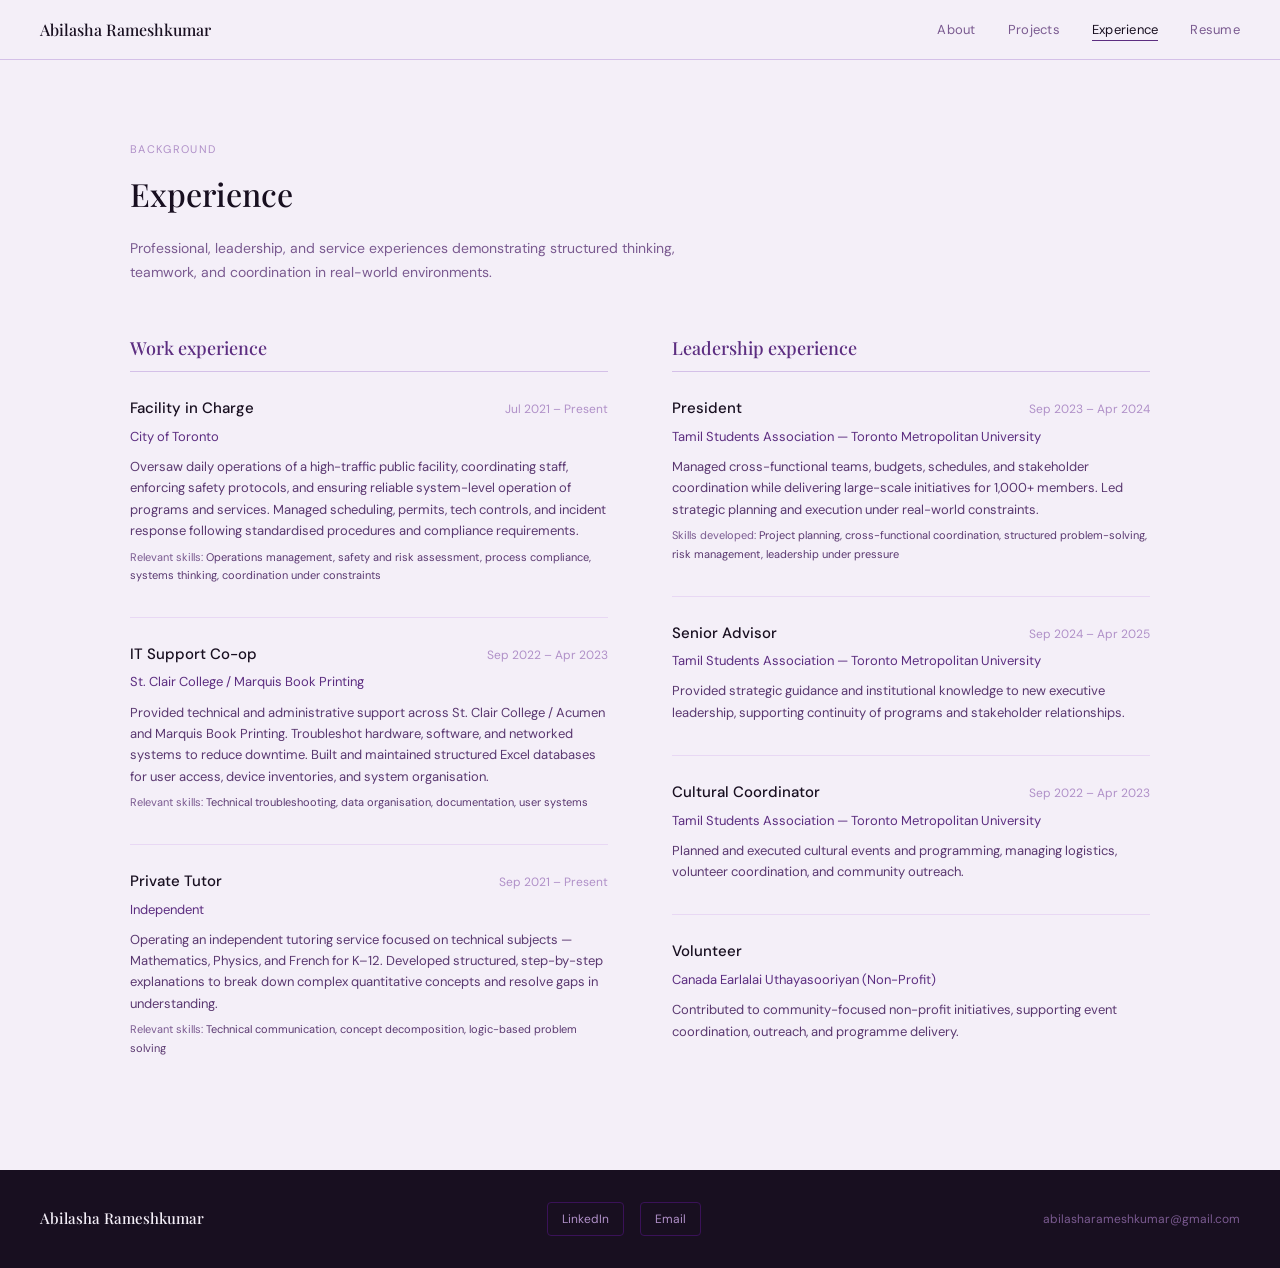
==== experience.html @ 8f04552f "Add files via upload" ====
<!DOCTYPE html>
<html lang="en">
<head>
<meta charset="UTF-8">
<meta name="viewport" content="width=device-width, initial-scale=1.0">
<title>Experience — Abilasha Rameshkumar</title>
<link rel="stylesheet" href="style.css">
<style>
  .exp-cols { display:grid; grid-template-columns:1fr 1fr; gap:4rem; }
  .exp-section-title { font-family:var(--serif); font-size:18px; color:var(--accent); font-weight:500; margin-bottom:1.5rem; padding-bottom:8px; border-bottom:1px solid var(--cream-dark); }
  .exp-block { margin-bottom:2rem; }
  .exp-header { display:flex; justify-content:space-between; align-items:baseline; margin-bottom:4px; flex-wrap:wrap; gap:8px; }
  .exp-role { font-size:15px; font-weight:500; color:var(--brown-deep); }
  .exp-date { font-size:12px; color:var(--tan); }
  .exp-org { font-size:13px; color:var(--accent); margin-bottom:8px; }
  .exp-desc { font-size:13px; color:var(--brown-mid); line-height:1.65; margin-bottom:6px; }
  .exp-skills { font-size:11px; color:var(--brown-light); margin-top:6px; }
  .exp-skills span { color:var(--brown-mid); }
  hr.exp-div { border:none; border-top:1px solid var(--cream-mid); margin:1.5rem 0; }
  @media(max-width:640px) { .exp-cols { grid-template-columns:1fr; gap:0; } }
</style>
</head>
<body>

<nav>
  <a href="index.html" class="nav-name">Abilasha Rameshkumar</a>
  <ul class="nav-links">
    <li><a href="index.html">About</a></li>
    <li><a href="projects.html">Projects</a></li>
    <li><a href="experience.html" class="active">Experience</a></li>
    <li><a href="resume.html">Resume</a></li>
  </ul>
</nav>

<div class="page">
  <div class="section-eyebrow">Background</div>
  <h1 class="section-title">Experience</h1>
  <p style="font-size:14px; color:var(--brown-light); max-width:560px; margin-bottom:3rem; line-height:1.7;">Professional, leadership, and service experiences demonstrating structured thinking, teamwork, and coordination in real-world environments.</p>

  <div class="exp-cols">

    <div>
      <div class="exp-section-title">Work experience</div>

      <div class="exp-block">
        <div class="exp-header">
          <span class="exp-role">Facility in Charge</span>
          <span class="exp-date">Jul 2021 – Present</span>
        </div>
        <div class="exp-org">City of Toronto</div>
        <p class="exp-desc">Oversaw daily operations of a high-traffic public facility, coordinating staff, enforcing safety protocols, and ensuring reliable system-level operation of programs and services. Managed scheduling, permits, tech controls, and incident response following standardised procedures and compliance requirements.</p>
        <p class="exp-skills">Relevant skills: <span>Operations management, safety and risk assessment, process compliance, systems thinking, coordination under constraints</span></p>
      </div>

      <hr class="exp-div">

      <div class="exp-block">
        <div class="exp-header">
          <span class="exp-role">IT Support Co-op</span>
          <span class="exp-date">Sep 2022 – Apr 2023</span>
        </div>
        <div class="exp-org">St. Clair College / Marquis Book Printing</div>
        <p class="exp-desc">Provided technical and administrative support across St. Clair College / Acumen and Marquis Book Printing. Troubleshot hardware, software, and networked systems to reduce downtime. Built and maintained structured Excel databases for user access, device inventories, and system organisation.</p>
        <p class="exp-skills">Relevant skills: <span>Technical troubleshooting, data organisation, documentation, user systems</span></p>
      </div>

      <hr class="exp-div">

      <div class="exp-block">
        <div class="exp-header">
          <span class="exp-role">Private Tutor</span>
          <span class="exp-date">Sep 2021 – Present</span>
        </div>
        <div class="exp-org">Independent</div>
        <p class="exp-desc">Operating an independent tutoring service focused on technical subjects — Mathematics, Physics, and French for K–12. Developed structured, step-by-step explanations to break down complex quantitative concepts and resolve gaps in understanding.</p>
        <p class="exp-skills">Relevant skills: <span>Technical communication, concept decomposition, logic-based problem solving</span></p>
      </div>
    </div>

    <div>
      <div class="exp-section-title">Leadership experience</div>

      <div class="exp-block">
        <div class="exp-header">
          <span class="exp-role">President</span>
          <span class="exp-date">Sep 2023 – Apr 2024</span>
        </div>
        <div class="exp-org">Tamil Students Association — Toronto Metropolitan University</div>
        <p class="exp-desc">Managed cross-functional teams, budgets, schedules, and stakeholder coordination while delivering large-scale initiatives for 1,000+ members. Led strategic planning and execution under real-world constraints.</p>
        <p class="exp-skills">Skills developed: <span>Project planning, cross-functional coordination, structured problem-solving, risk management, leadership under pressure</span></p>
      </div>

      <hr class="exp-div">

      <div class="exp-block">
        <div class="exp-header">
          <span class="exp-role">Senior Advisor</span>
          <span class="exp-date">Sep 2024 – Apr 2025</span>
        </div>
        <div class="exp-org">Tamil Students Association — Toronto Metropolitan University</div>
        <p class="exp-desc">Provided strategic guidance and institutional knowledge to new executive leadership, supporting continuity of programs and stakeholder relationships.</p>
      </div>

      <hr class="exp-div">

      <div class="exp-block">
        <div class="exp-header">
          <span class="exp-role">Cultural Coordinator</span>
          <span class="exp-date">Sep 2022 – Apr 2023</span>
        </div>
        <div class="exp-org">Tamil Students Association — Toronto Metropolitan University</div>
        <p class="exp-desc">Planned and executed cultural events and programming, managing logistics, volunteer coordination, and community outreach.</p>
      </div>

      <hr class="exp-div">

      <div class="exp-block">
        <div class="exp-header">
          <span class="exp-role">Volunteer</span>
        </div>
        <div class="exp-org">Canada Earlalai Uthayasooriyan (Non-Profit)</div>
        <p class="exp-desc">Contributed to community-focused non-profit initiatives, supporting event coordination, outreach, and programme delivery.</p>
      </div>
    </div>

  </div>
</div>

<footer>
  <span class="footer-name">Abilasha Rameshkumar</span>
  <div class="footer-links">
    <a href="https://www.linkedin.com/in/abilasha-rameshkumar" target="_blank">LinkedIn</a>
    <a href="mailto:abilasharameshkumar@gmail.com">Email</a>
  </div>
  <span class="footer-email">abilasharameshkumar@gmail.com</span>
</footer>

</body>
</html>
---- style.css ----
@import url('https://fonts.googleapis.com/css2?family=Playfair+Display:wght@400;500;600&family=DM+Sans:wght@300;400;500&display=swap');

*, *::before, *::after { box-sizing: border-box; margin: 0; padding: 0; }

:root {
  --cream: #F4EFF8;
  --cream-mid: #E8D8F4;
  --cream-dark: #D4C0E8;
  --tan: #B090C8;
  --brown-light: #7A5A90;
  --brown-mid: #5A3870;
  --brown-dark: #38205A;
  --brown-deep: #180F20;
  --accent: #5C2D80;
  --card-bg: #FAF6FC;
  --serif: 'Playfair Display', Georgia, serif;
  --sans: 'DM Sans', system-ui, sans-serif;
}

html { scroll-behavior: smooth; }
body { background: var(--cream); font-family: var(--sans); color: var(--brown-dark); font-size: 15px; line-height: 1.7; }

nav {
  position: sticky; top: 0; z-index: 100;
  background: var(--cream); border-bottom: 1px solid var(--cream-dark);
  display: flex; align-items: center; justify-content: space-between;
  padding: 0 2.5rem; height: 60px;
}
.nav-name { font-family: var(--serif); font-size: 16px; color: var(--brown-deep); font-weight: 500; text-decoration: none; }
.nav-links { display: flex; gap: 2rem; list-style: none; }
.nav-links a { font-size: 13px; color: var(--brown-light); text-decoration: none; letter-spacing: 0.02em; transition: color 0.2s; }
.nav-links a:hover, .nav-links a.active { color: var(--brown-deep); }
.nav-links a.active { border-bottom: 1.5px solid var(--accent); padding-bottom: 2px; }

.page { padding: 5rem 2.5rem; max-width: 1100px; margin: 0 auto; }
.section-eyebrow { font-size: 11px; letter-spacing: 0.12em; text-transform: uppercase; color: var(--tan); margin-bottom: 1rem; }
.section-title { font-family: var(--serif); font-size: 32px; font-weight: 500; color: var(--brown-deep); margin-bottom: 1.5rem; line-height: 1.2; }

.btn-primary { font-family: var(--sans); font-size: 13px; padding: 10px 24px; background: var(--accent); color: #F4EFF8; border: none; border-radius: 5px; cursor: pointer; text-decoration: none; letter-spacing: 0.02em; transition: background 0.2s; display: inline-block; }
.btn-primary:hover { background: var(--brown-dark); }
.btn-outline { font-family: var(--sans); font-size: 13px; padding: 10px 24px; background: transparent; color: var(--brown-mid); border: 1px solid var(--cream-dark); border-radius: 5px; cursor: pointer; text-decoration: none; letter-spacing: 0.02em; transition: border-color 0.2s, color 0.2s; display: inline-block; }
.btn-outline:hover { border-color: var(--tan); color: var(--brown-dark); }

.tag { font-size: 11px; padding: 4px 12px; border-radius: 4px; border: 1px solid var(--cream-dark); color: var(--brown-mid); background: var(--cream-mid); letter-spacing: 0.02em; }

footer { background: var(--brown-deep); padding: 2rem 2.5rem; display: flex; align-items: center; justify-content: space-between; flex-wrap: wrap; gap: 1rem; }
.footer-name { font-family: var(--serif); font-size: 15px; color: var(--cream); font-weight: 500; }
.footer-links { display: flex; gap: 16px; }
.footer-links a { font-size: 12px; color: var(--tan); text-decoration: none; padding: 6px 14px; border: 1px solid #3A1258; border-radius: 4px; transition: border-color 0.2s, color 0.2s; }
.footer-links a:hover { color: var(--cream); border-color: var(--tan); }
.footer-email { font-size: 12px; color: var(--brown-light); }

@media (max-width: 640px) {
  nav { padding: 0 1.25rem; }
  .nav-links { gap: 1.2rem; }
  .page { padding: 3rem 1.25rem; }
  footer { flex-direction: column; text-align: center; }
}
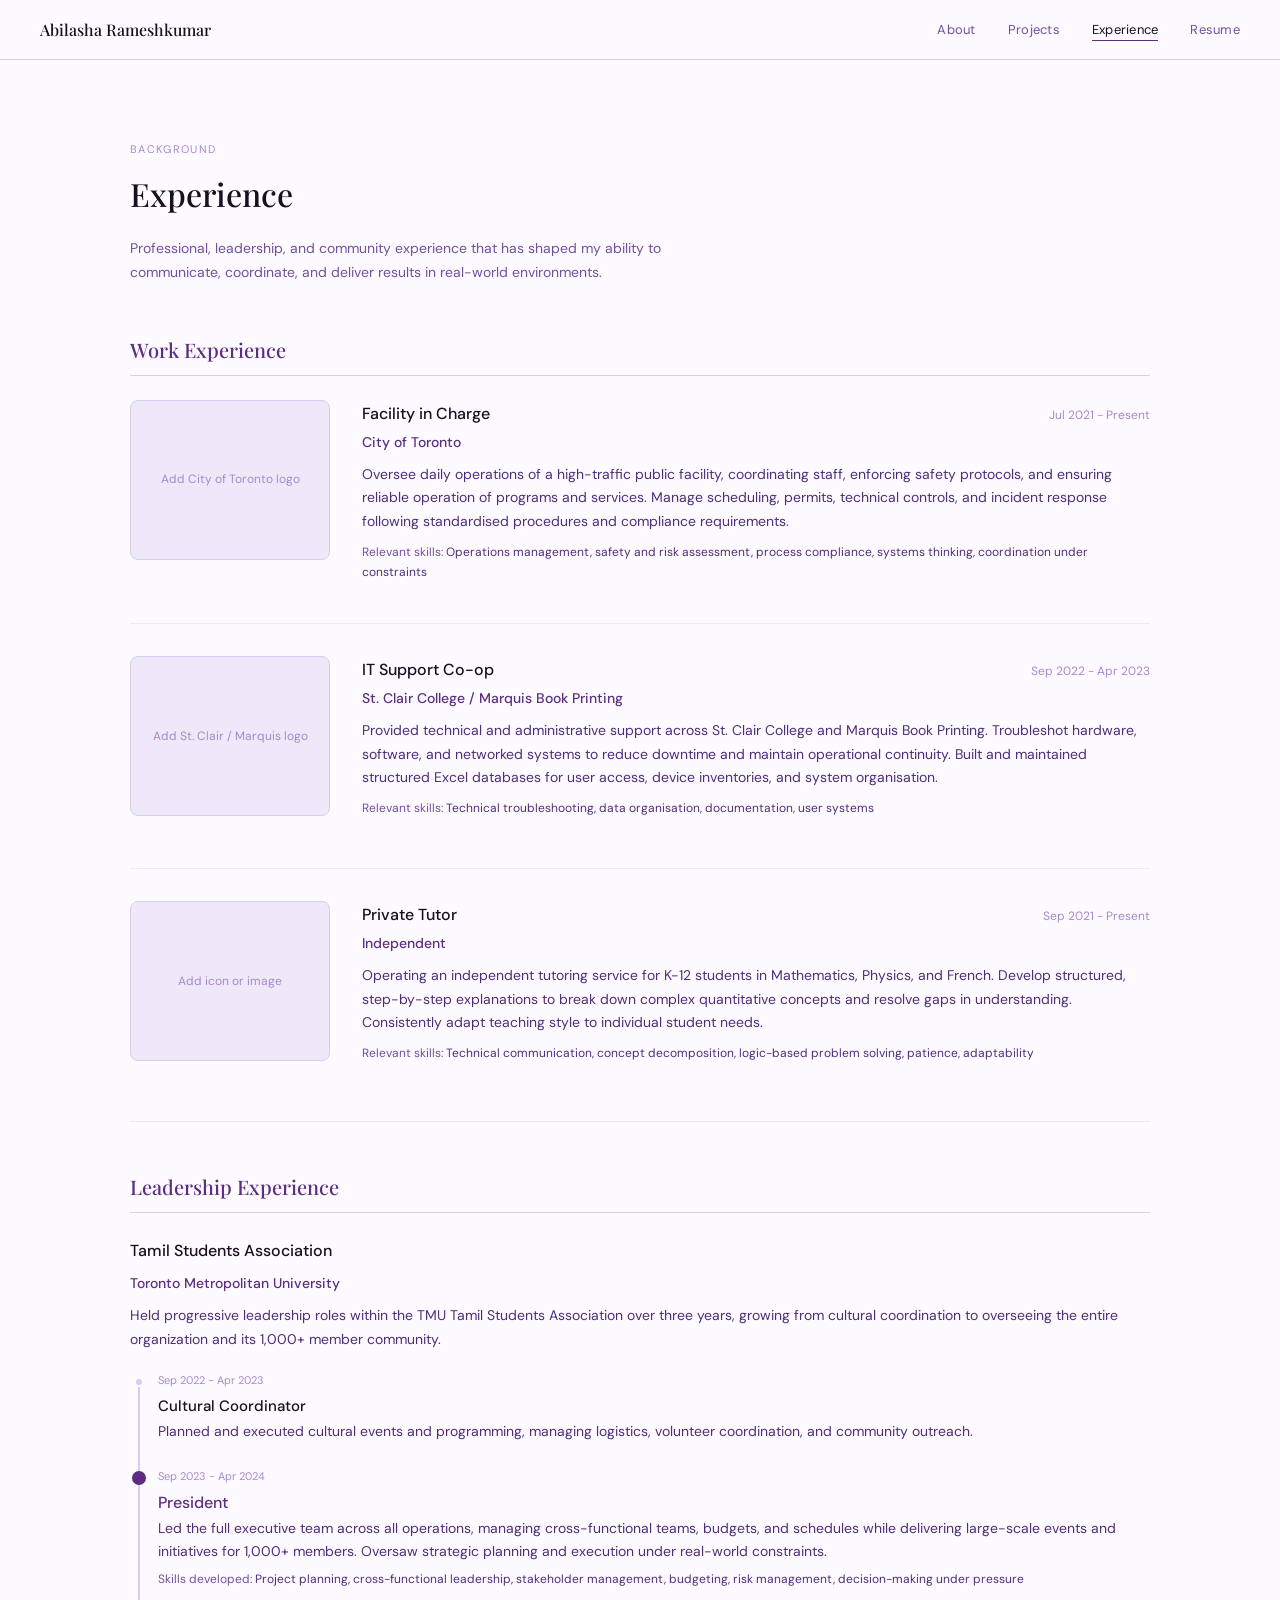
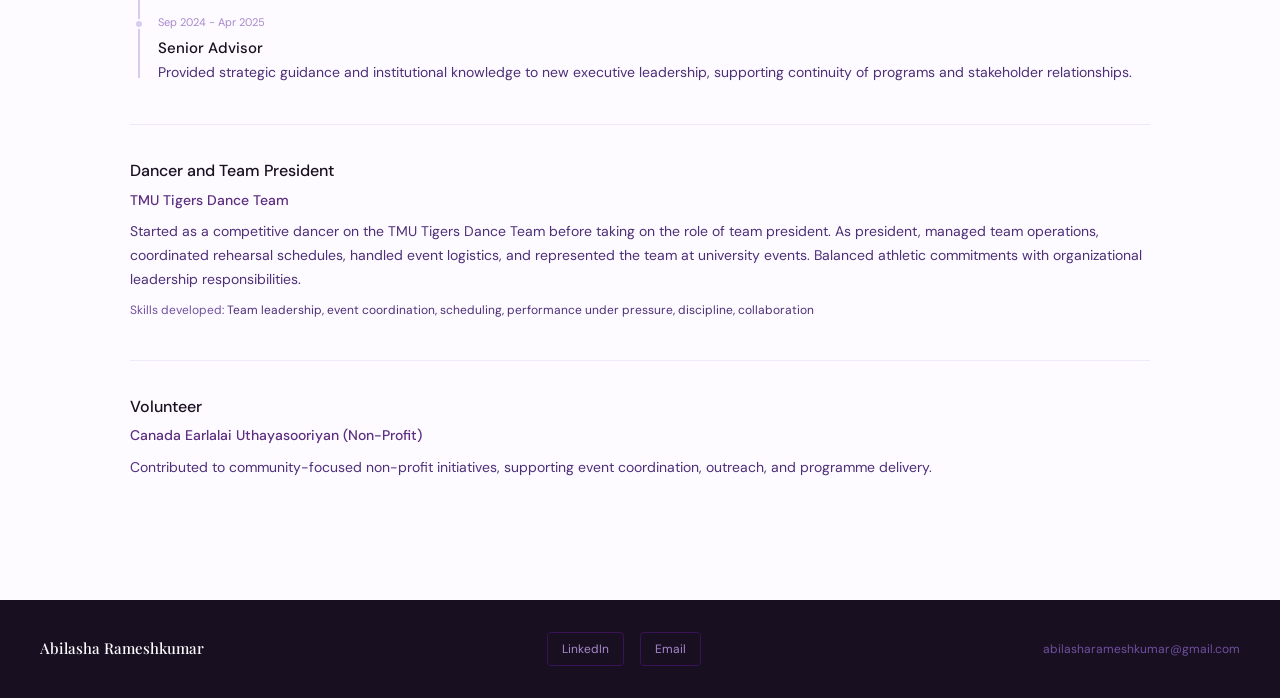
==== commit ab45761c: "Add files via upload" ====
--- a/experience.html
+++ b/experience.html
@@ -3,25 +3,37 @@
 <head>
 <meta charset="UTF-8">
 <meta name="viewport" content="width=device-width, initial-scale=1.0">
-<title>Experience — Abilasha Rameshkumar</title>
+<title>Experience - Abilasha Rameshkumar</title>
 <link rel="stylesheet" href="style.css">
 <style>
-  .exp-cols { display:grid; grid-template-columns:1fr 1fr; gap:4rem; }
-  .exp-section-title { font-family:var(--serif); font-size:18px; color:var(--accent); font-weight:500; margin-bottom:1.5rem; padding-bottom:8px; border-bottom:1px solid var(--cream-dark); }
-  .exp-block { margin-bottom:2rem; }
+  .exp-section-title { font-family:var(--serif); font-size:20px; color:var(--accent); font-weight:500; margin-bottom:1.5rem; padding-bottom:8px; border-bottom:1px solid var(--cream-dark); }
+  .exp-block { margin-bottom:2.5rem; }
   .exp-header { display:flex; justify-content:space-between; align-items:baseline; margin-bottom:4px; flex-wrap:wrap; gap:8px; }
-  .exp-role { font-size:15px; font-weight:500; color:var(--brown-deep); }
+  .exp-role { font-size:16px; font-weight:500; color:var(--brown-deep); }
   .exp-date { font-size:12px; color:var(--tan); }
-  .exp-org { font-size:13px; color:var(--accent); margin-bottom:8px; }
-  .exp-desc { font-size:13px; color:var(--brown-mid); line-height:1.65; margin-bottom:6px; }
-  .exp-skills { font-size:11px; color:var(--brown-light); margin-top:6px; }
-  .exp-skills span { color:var(--brown-mid); }
-  hr.exp-div { border:none; border-top:1px solid var(--cream-mid); margin:1.5rem 0; }
-  @media(max-width:640px) { .exp-cols { grid-template-columns:1fr; gap:0; } }
+  .exp-org { font-size:14px; color:var(--accent); margin-bottom:8px; font-weight:500; }
+  .exp-desc { font-size:14px; color:var(--brown-mid); line-height:1.7; margin-bottom:6px; }
+  .exp-skills-label { font-size:12px; color:var(--brown-light); margin-top:8px; }
+  .exp-skills-label span { color:var(--brown-mid); }
+  .exp-img-box { width:100%; max-width:200px; height:160px; background:var(--cream-mid); border:1px solid var(--cream-dark); border-radius:8px; display:flex; align-items:center; justify-content:center; overflow:hidden; margin-bottom:0.75rem; }
+  .exp-img-box img { width:100%; height:100%; object-fit:contain; padding:12px; }
+  hr.exp-div { border:none; border-top:1px solid var(--cream-mid); margin:2rem 0; }
+
+  /* Timeline for Tamil Students Association */
+  .timeline { position:relative; padding-left:28px; margin-top:1rem; }
+  .timeline::before { content:''; position:absolute; left:8px; top:6px; bottom:6px; width:2px; background:var(--cream-dark); }
+  .timeline-item { position:relative; margin-bottom:1.5rem; }
+  .timeline-item::before { content:''; position:absolute; left:-24px; top:6px; width:10px; height:10px; border-radius:50%; background:var(--cream-dark); border:2px solid var(--cream); }
+  .timeline-item.highlight::before { background:var(--accent); border-color:var(--accent); width:14px; height:14px; left:-26px; top:4px; }
+  .timeline-role { font-size:15px; font-weight:500; color:var(--brown-deep); }
+  .timeline-item.highlight .timeline-role { color:var(--accent); font-size:16px; }
+  .timeline-date { font-size:11px; color:var(--tan); margin-bottom:4px; }
+  .timeline-desc { font-size:14px; color:var(--brown-mid); line-height:1.65; }
+  .timeline-skills { font-size:12px; color:var(--brown-light); margin-top:6px; }
+  .timeline-skills span { color:var(--brown-mid); }
 </style>
 </head>
 <body>
-
 <nav>
   <a href="index.html" class="nav-name">Abilasha Rameshkumar</a>
   <ul class="nav-links">
@@ -35,95 +47,121 @@
 <div class="page">
   <div class="section-eyebrow">Background</div>
   <h1 class="section-title">Experience</h1>
-  <p style="font-size:14px; color:var(--brown-light); max-width:560px; margin-bottom:3rem; line-height:1.7;">Professional, leadership, and service experiences demonstrating structured thinking, teamwork, and coordination in real-world environments.</p>
+  <p style="font-size:14px;color:var(--brown-light);max-width:560px;margin-bottom:3rem;line-height:1.7;">Professional, leadership, and community experience that has shaped my ability to communicate, coordinate, and deliver results in real-world environments.</p>
 
-  <div class="exp-cols">
+  <!-- WORK EXPERIENCE -->
+  <div class="exp-section-title">Work Experience</div>
 
+  <div class="exp-block" style="display:grid;grid-template-columns:200px 1fr;gap:2rem;align-items:start;">
     <div>
-      <div class="exp-section-title">Work experience</div>
-
-      <div class="exp-block">
-        <div class="exp-header">
-          <span class="exp-role">Facility in Charge</span>
-          <span class="exp-date">Jul 2021 – Present</span>
-        </div>
-        <div class="exp-org">City of Toronto</div>
-        <p class="exp-desc">Oversaw daily operations of a high-traffic public facility, coordinating staff, enforcing safety protocols, and ensuring reliable system-level operation of programs and services. Managed scheduling, permits, tech controls, and incident response following standardised procedures and compliance requirements.</p>
-        <p class="exp-skills">Relevant skills: <span>Operations management, safety and risk assessment, process compliance, systems thinking, coordination under constraints</span></p>
-      </div>
-
-      <hr class="exp-div">
-
-      <div class="exp-block">
-        <div class="exp-header">
-          <span class="exp-role">IT Support Co-op</span>
-          <span class="exp-date">Sep 2022 – Apr 2023</span>
-        </div>
-        <div class="exp-org">St. Clair College / Marquis Book Printing</div>
-        <p class="exp-desc">Provided technical and administrative support across St. Clair College / Acumen and Marquis Book Printing. Troubleshot hardware, software, and networked systems to reduce downtime. Built and maintained structured Excel databases for user access, device inventories, and system organisation.</p>
-        <p class="exp-skills">Relevant skills: <span>Technical troubleshooting, data organisation, documentation, user systems</span></p>
-      </div>
-
-      <hr class="exp-div">
-
-      <div class="exp-block">
-        <div class="exp-header">
-          <span class="exp-role">Private Tutor</span>
-          <span class="exp-date">Sep 2021 – Present</span>
-        </div>
-        <div class="exp-org">Independent</div>
-        <p class="exp-desc">Operating an independent tutoring service focused on technical subjects — Mathematics, Physics, and French for K–12. Developed structured, step-by-step explanations to break down complex quantitative concepts and resolve gaps in understanding.</p>
-        <p class="exp-skills">Relevant skills: <span>Technical communication, concept decomposition, logic-based problem solving</span></p>
+      <div class="exp-img-box">
+        <!-- Replace with: <img src="city-toronto-logo.png" alt="City of Toronto"> -->
+        <span style="font-size:12px;color:var(--tan);text-align:center;padding:1rem;">Add City of Toronto logo</span>
       </div>
     </div>
+    <div>
+      <div class="exp-header">
+        <span class="exp-role">Facility in Charge</span>
+        <span class="exp-date">Jul 2021 - Present</span>
+      </div>
+      <div class="exp-org">City of Toronto</div>
+      <p class="exp-desc">Oversee daily operations of a high-traffic public facility, coordinating staff, enforcing safety protocols, and ensuring reliable operation of programs and services. Manage scheduling, permits, technical controls, and incident response following standardised procedures and compliance requirements.</p>
+      <p class="exp-skills-label">Relevant skills: <span>Operations management, safety and risk assessment, process compliance, systems thinking, coordination under constraints</span></p>
+    </div>
+  </div>
 
+  <hr class="exp-div">
+
+  <div class="exp-block" style="display:grid;grid-template-columns:200px 1fr;gap:2rem;align-items:start;">
     <div>
-      <div class="exp-section-title">Leadership experience</div>
-
-      <div class="exp-block">
-        <div class="exp-header">
-          <span class="exp-role">President</span>
-          <span class="exp-date">Sep 2023 – Apr 2024</span>
-        </div>
-        <div class="exp-org">Tamil Students Association — Toronto Metropolitan University</div>
-        <p class="exp-desc">Managed cross-functional teams, budgets, schedules, and stakeholder coordination while delivering large-scale initiatives for 1,000+ members. Led strategic planning and execution under real-world constraints.</p>
-        <p class="exp-skills">Skills developed: <span>Project planning, cross-functional coordination, structured problem-solving, risk management, leadership under pressure</span></p>
-      </div>
-
-      <hr class="exp-div">
-
-      <div class="exp-block">
-        <div class="exp-header">
-          <span class="exp-role">Senior Advisor</span>
-          <span class="exp-date">Sep 2024 – Apr 2025</span>
-        </div>
-        <div class="exp-org">Tamil Students Association — Toronto Metropolitan University</div>
-        <p class="exp-desc">Provided strategic guidance and institutional knowledge to new executive leadership, supporting continuity of programs and stakeholder relationships.</p>
-      </div>
-
-      <hr class="exp-div">
-
-      <div class="exp-block">
-        <div class="exp-header">
-          <span class="exp-role">Cultural Coordinator</span>
-          <span class="exp-date">Sep 2022 – Apr 2023</span>
-        </div>
-        <div class="exp-org">Tamil Students Association — Toronto Metropolitan University</div>
-        <p class="exp-desc">Planned and executed cultural events and programming, managing logistics, volunteer coordination, and community outreach.</p>
-      </div>
-
-      <hr class="exp-div">
-
-      <div class="exp-block">
-        <div class="exp-header">
-          <span class="exp-role">Volunteer</span>
-        </div>
-        <div class="exp-org">Canada Earlalai Uthayasooriyan (Non-Profit)</div>
-        <p class="exp-desc">Contributed to community-focused non-profit initiatives, supporting event coordination, outreach, and programme delivery.</p>
+      <div class="exp-img-box">
+        <!-- Replace with: <img src="stclair-logo.png" alt="St. Clair College"> -->
+        <span style="font-size:12px;color:var(--tan);text-align:center;padding:1rem;">Add St. Clair / Marquis logo</span>
       </div>
     </div>
+    <div>
+      <div class="exp-header">
+        <span class="exp-role">IT Support Co-op</span>
+        <span class="exp-date">Sep 2022 - Apr 2023</span>
+      </div>
+      <div class="exp-org">St. Clair College / Marquis Book Printing</div>
+      <p class="exp-desc">Provided technical and administrative support across St. Clair College and Marquis Book Printing. Troubleshot hardware, software, and networked systems to reduce downtime and maintain operational continuity. Built and maintained structured Excel databases for user access, device inventories, and system organisation.</p>
+      <p class="exp-skills-label">Relevant skills: <span>Technical troubleshooting, data organisation, documentation, user systems</span></p>
+    </div>
+  </div>
 
+  <hr class="exp-div">
+
+  <div class="exp-block" style="display:grid;grid-template-columns:200px 1fr;gap:2rem;align-items:start;">
+    <div>
+      <div class="exp-img-box">
+        <!-- Replace with a tutor/book icon or personal logo -->
+        <span style="font-size:12px;color:var(--tan);text-align:center;padding:1rem;">Add icon or image</span>
+      </div>
+    </div>
+    <div>
+      <div class="exp-header">
+        <span class="exp-role">Private Tutor</span>
+        <span class="exp-date">Sep 2021 - Present</span>
+      </div>
+      <div class="exp-org">Independent</div>
+      <p class="exp-desc">Operating an independent tutoring service for K-12 students in Mathematics, Physics, and French. Develop structured, step-by-step explanations to break down complex quantitative concepts and resolve gaps in understanding. Consistently adapt teaching style to individual student needs.</p>
+      <p class="exp-skills-label">Relevant skills: <span>Technical communication, concept decomposition, logic-based problem solving, patience, adaptability</span></p>
+    </div>
   </div>
+
+  <hr class="exp-div" style="margin-top:3rem;">
+
+  <!-- LEADERSHIP EXPERIENCE -->
+  <div class="exp-section-title" style="margin-top:3rem;">Leadership Experience</div>
+
+  <div class="exp-block">
+    <div class="exp-header" style="margin-bottom:8px;">
+      <span class="exp-role">Tamil Students Association</span>
+    </div>
+    <div class="exp-org">Toronto Metropolitan University</div>
+    <p class="exp-desc" style="margin-bottom:1.25rem;">Held progressive leadership roles within the TMU Tamil Students Association over three years, growing from cultural coordination to overseeing the entire organization and its 1,000+ member community.</p>
+    <div class="timeline">
+      <div class="timeline-item">
+        <div class="timeline-date">Sep 2022 - Apr 2023</div>
+        <div class="timeline-role">Cultural Coordinator</div>
+        <div class="timeline-desc">Planned and executed cultural events and programming, managing logistics, volunteer coordination, and community outreach.</div>
+      </div>
+      <div class="timeline-item highlight">
+        <div class="timeline-date">Sep 2023 - Apr 2024</div>
+        <div class="timeline-role">President</div>
+        <div class="timeline-desc">Led the full executive team across all operations, managing cross-functional teams, budgets, and schedules while delivering large-scale events and initiatives for 1,000+ members. Oversaw strategic planning and execution under real-world constraints.</div>
+        <div class="timeline-skills">Skills developed: <span>Project planning, cross-functional leadership, stakeholder management, budgeting, risk management, decision-making under pressure</span></div>
+      </div>
+      <div class="timeline-item">
+        <div class="timeline-date">Sep 2024 - Apr 2025</div>
+        <div class="timeline-role">Senior Advisor</div>
+        <div class="timeline-desc">Provided strategic guidance and institutional knowledge to new executive leadership, supporting continuity of programs and stakeholder relationships.</div>
+      </div>
+    </div>
+  </div>
+
+  <hr class="exp-div">
+
+  <div class="exp-block">
+    <div class="exp-header">
+      <span class="exp-role">Dancer and Team President</span>
+    </div>
+    <div class="exp-org">TMU Tigers Dance Team</div>
+    <p class="exp-desc">Started as a competitive dancer on the TMU Tigers Dance Team before taking on the role of team president. As president, managed team operations, coordinated rehearsal schedules, handled event logistics, and represented the team at university events. Balanced athletic commitments with organizational leadership responsibilities.</p>
+    <div class="exp-skills-label">Skills developed: <span>Team leadership, event coordination, scheduling, performance under pressure, discipline, collaboration</span></div>
+  </div>
+
+  <hr class="exp-div">
+
+  <div class="exp-block">
+    <div class="exp-header">
+      <span class="exp-role">Volunteer</span>
+    </div>
+    <div class="exp-org">Canada Earlalai Uthayasooriyan (Non-Profit)</div>
+    <p class="exp-desc">Contributed to community-focused non-profit initiatives, supporting event coordination, outreach, and programme delivery.</p>
+  </div>
+
 </div>
 
 <footer>
@@ -134,6 +172,5 @@
   </div>
   <span class="footer-email">abilasharameshkumar@gmail.com</span>
 </footer>
-
 </body>
 </html>
--- a/style.css
+++ b/style.css
@@ -3,16 +3,16 @@
 *, *::before, *::after { box-sizing: border-box; margin: 0; padding: 0; }
 
 :root {
-  --cream: #F4EFF8;
-  --cream-mid: #E8D8F4;
-  --cream-dark: #D4C0E8;
-  --tan: #B090C8;
-  --brown-light: #7A5A90;
-  --brown-mid: #5A3870;
-  --brown-dark: #38205A;
+  --cream: #FDFBFF;
+  --cream-mid: #EEE8F8;
+  --cream-dark: #D8CCF0;
+  --tan: #A888CC;
+  --brown-light: #7050A0;
+  --brown-mid: #4E2E78;
+  --brown-dark: #301858;
   --brown-deep: #180F20;
   --accent: #5C2D80;
-  --card-bg: #FAF6FC;
+  --card-bg: #FFFFFF;
   --serif: 'Playfair Display', Georgia, serif;
   --sans: 'DM Sans', system-ui, sans-serif;
 }
@@ -36,7 +36,7 @@
 .section-eyebrow { font-size: 11px; letter-spacing: 0.12em; text-transform: uppercase; color: var(--tan); margin-bottom: 1rem; }
 .section-title { font-family: var(--serif); font-size: 32px; font-weight: 500; color: var(--brown-deep); margin-bottom: 1.5rem; line-height: 1.2; }
 
-.btn-primary { font-family: var(--sans); font-size: 13px; padding: 10px 24px; background: var(--accent); color: #F4EFF8; border: none; border-radius: 5px; cursor: pointer; text-decoration: none; letter-spacing: 0.02em; transition: background 0.2s; display: inline-block; }
+.btn-primary { font-family: var(--sans); font-size: 13px; padding: 10px 24px; background: var(--accent); color: #FDFBFF; border: none; border-radius: 5px; cursor: pointer; text-decoration: none; letter-spacing: 0.02em; transition: background 0.2s; display: inline-block; }
 .btn-primary:hover { background: var(--brown-dark); }
 .btn-outline { font-family: var(--sans); font-size: 13px; padding: 10px 24px; background: transparent; color: var(--brown-mid); border: 1px solid var(--cream-dark); border-radius: 5px; cursor: pointer; text-decoration: none; letter-spacing: 0.02em; transition: border-color 0.2s, color 0.2s; display: inline-block; }
 .btn-outline:hover { border-color: var(--tan); color: var(--brown-dark); }
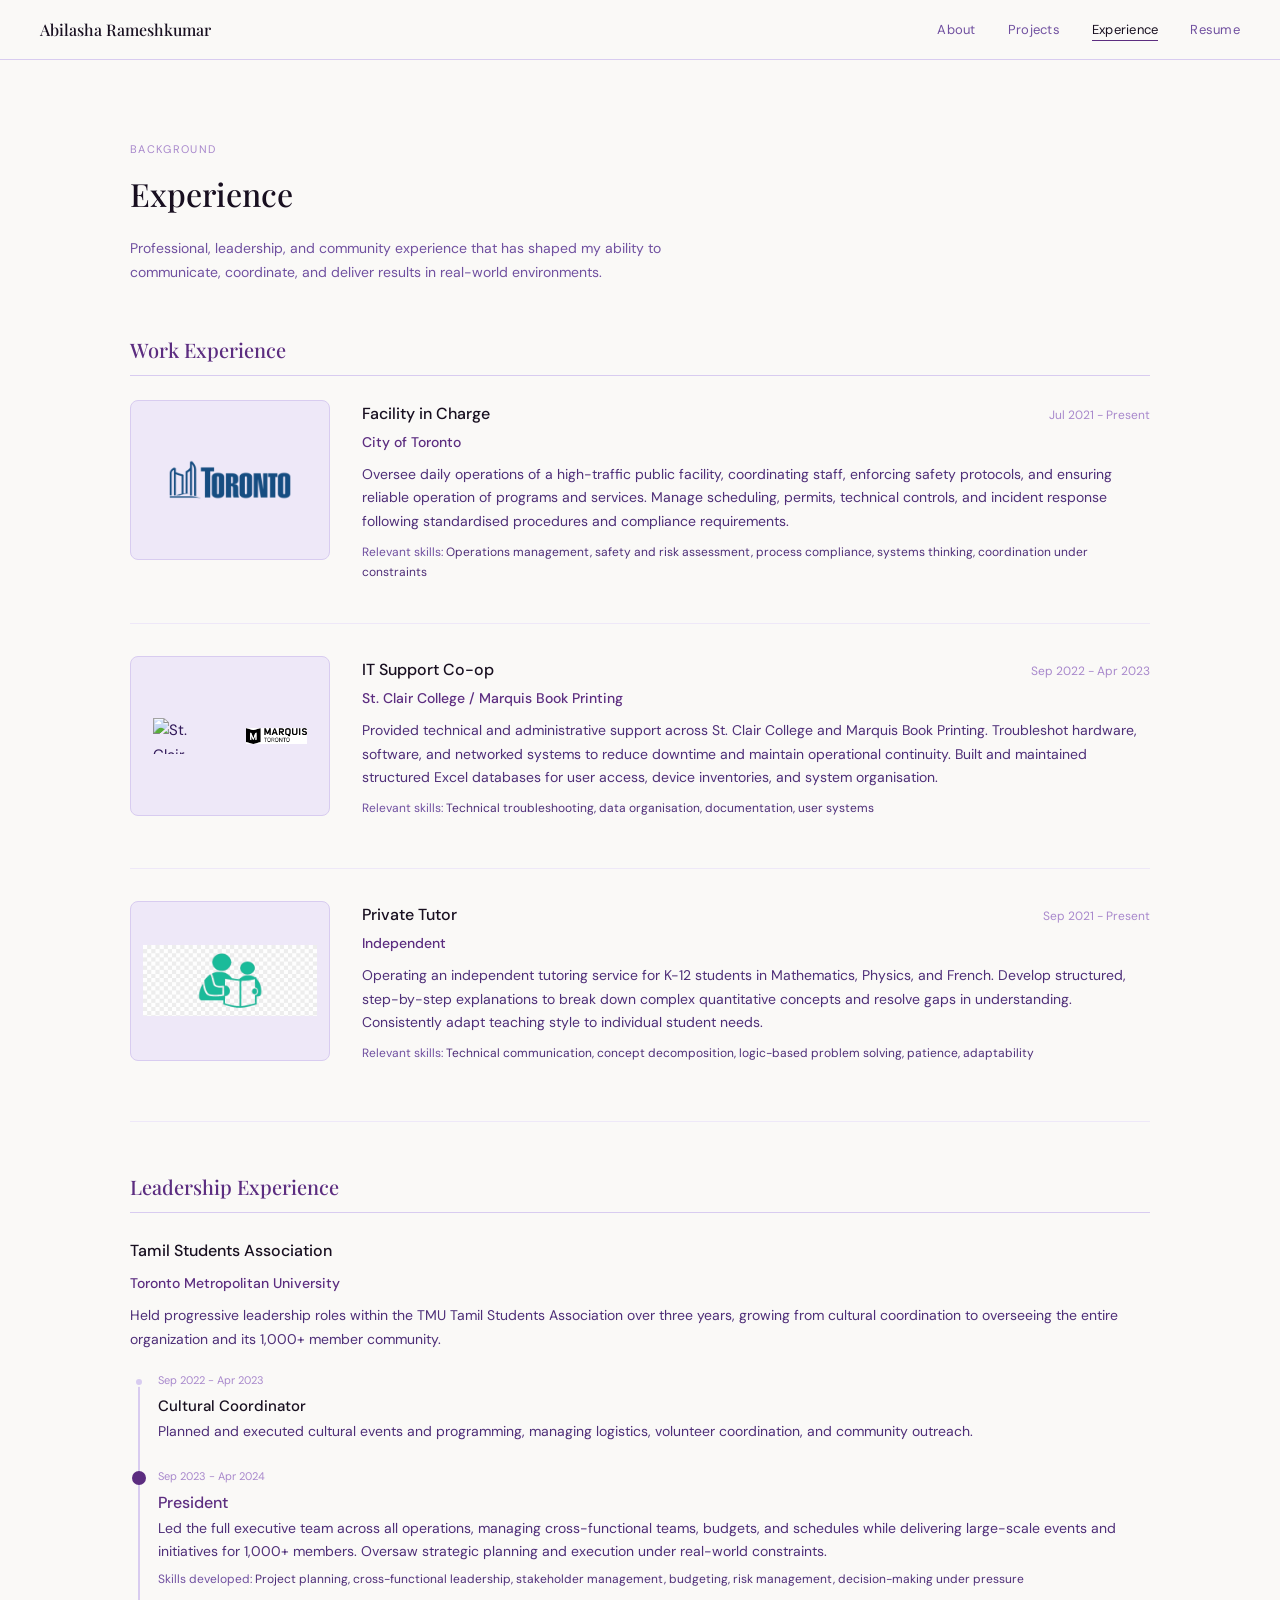
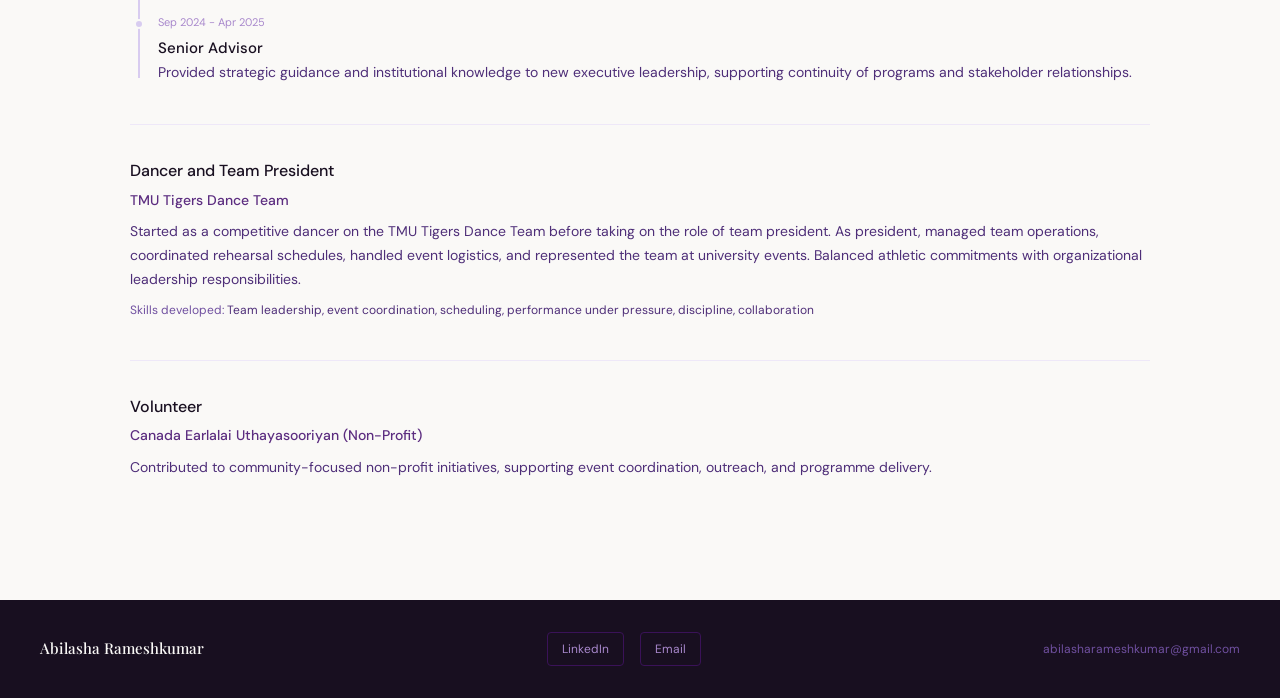
==== commit ff8c3655: "Update experience.html" ====
--- a/experience.html
+++ b/experience.html
@@ -19,7 +19,6 @@
   .exp-img-box img { width:100%; height:100%; object-fit:contain; padding:12px; }
   hr.exp-div { border:none; border-top:1px solid var(--cream-mid); margin:2rem 0; }
 
-  /* Timeline for Tamil Students Association */
   .timeline { position:relative; padding-left:28px; margin-top:1rem; }
   .timeline::before { content:''; position:absolute; left:8px; top:6px; bottom:6px; width:2px; background:var(--cream-dark); }
   .timeline-item { position:relative; margin-bottom:1.5rem; }
@@ -55,8 +54,7 @@
   <div class="exp-block" style="display:grid;grid-template-columns:200px 1fr;gap:2rem;align-items:start;">
     <div>
       <div class="exp-img-box">
-        <!-- Replace with: <img src="city-toronto-logo.png" alt="City of Toronto"> -->
-        <span style="font-size:12px;color:var(--tan);text-align:center;padding:1rem;">Add City of Toronto logo</span>
+        <img src="toronto.png" alt="City of Toronto" style="width:100%;height:100%;object-fit:contain;padding:12px;">
       </div>
     </div>
     <div>
@@ -75,8 +73,10 @@
   <div class="exp-block" style="display:grid;grid-template-columns:200px 1fr;gap:2rem;align-items:start;">
     <div>
       <div class="exp-img-box">
-        <!-- Replace with: <img src="stclair-logo.png" alt="St. Clair College"> -->
-        <span style="font-size:12px;color:var(--tan);text-align:center;padding:1rem;">Add St. Clair / Marquis logo</span>
+        <div style="display:flex;gap:8px;align-items:center;justify-content:center;width:100%;height:100%;padding:10px;">
+          <img src="clair.png" alt="St. Clair College" style="width:48%;height:auto;object-fit:contain;max-height:60px;">
+          <img src="marq.png" alt="Marquis Book Printing" style="width:48%;height:auto;object-fit:contain;max-height:60px;">
+        </div>
       </div>
     </div>
     <div>
@@ -95,8 +95,7 @@
   <div class="exp-block" style="display:grid;grid-template-columns:200px 1fr;gap:2rem;align-items:start;">
     <div>
       <div class="exp-img-box">
-        <!-- Replace with a tutor/book icon or personal logo -->
-        <span style="font-size:12px;color:var(--tan);text-align:center;padding:1rem;">Add icon or image</span>
+        <img src="tutor.png" alt="Private Tutor" style="width:100%;height:100%;object-fit:contain;padding:12px;">
       </div>
     </div>
     <div>
--- a/style.css
+++ b/style.css
@@ -3,7 +3,7 @@
 *, *::before, *::after { box-sizing: border-box; margin: 0; padding: 0; }
 
 :root {
-  --cream: #FDFBFF;
+  --cream: #FAF9F7;
   --cream-mid: #EEE8F8;
   --cream-dark: #D8CCF0;
   --tan: #A888CC;
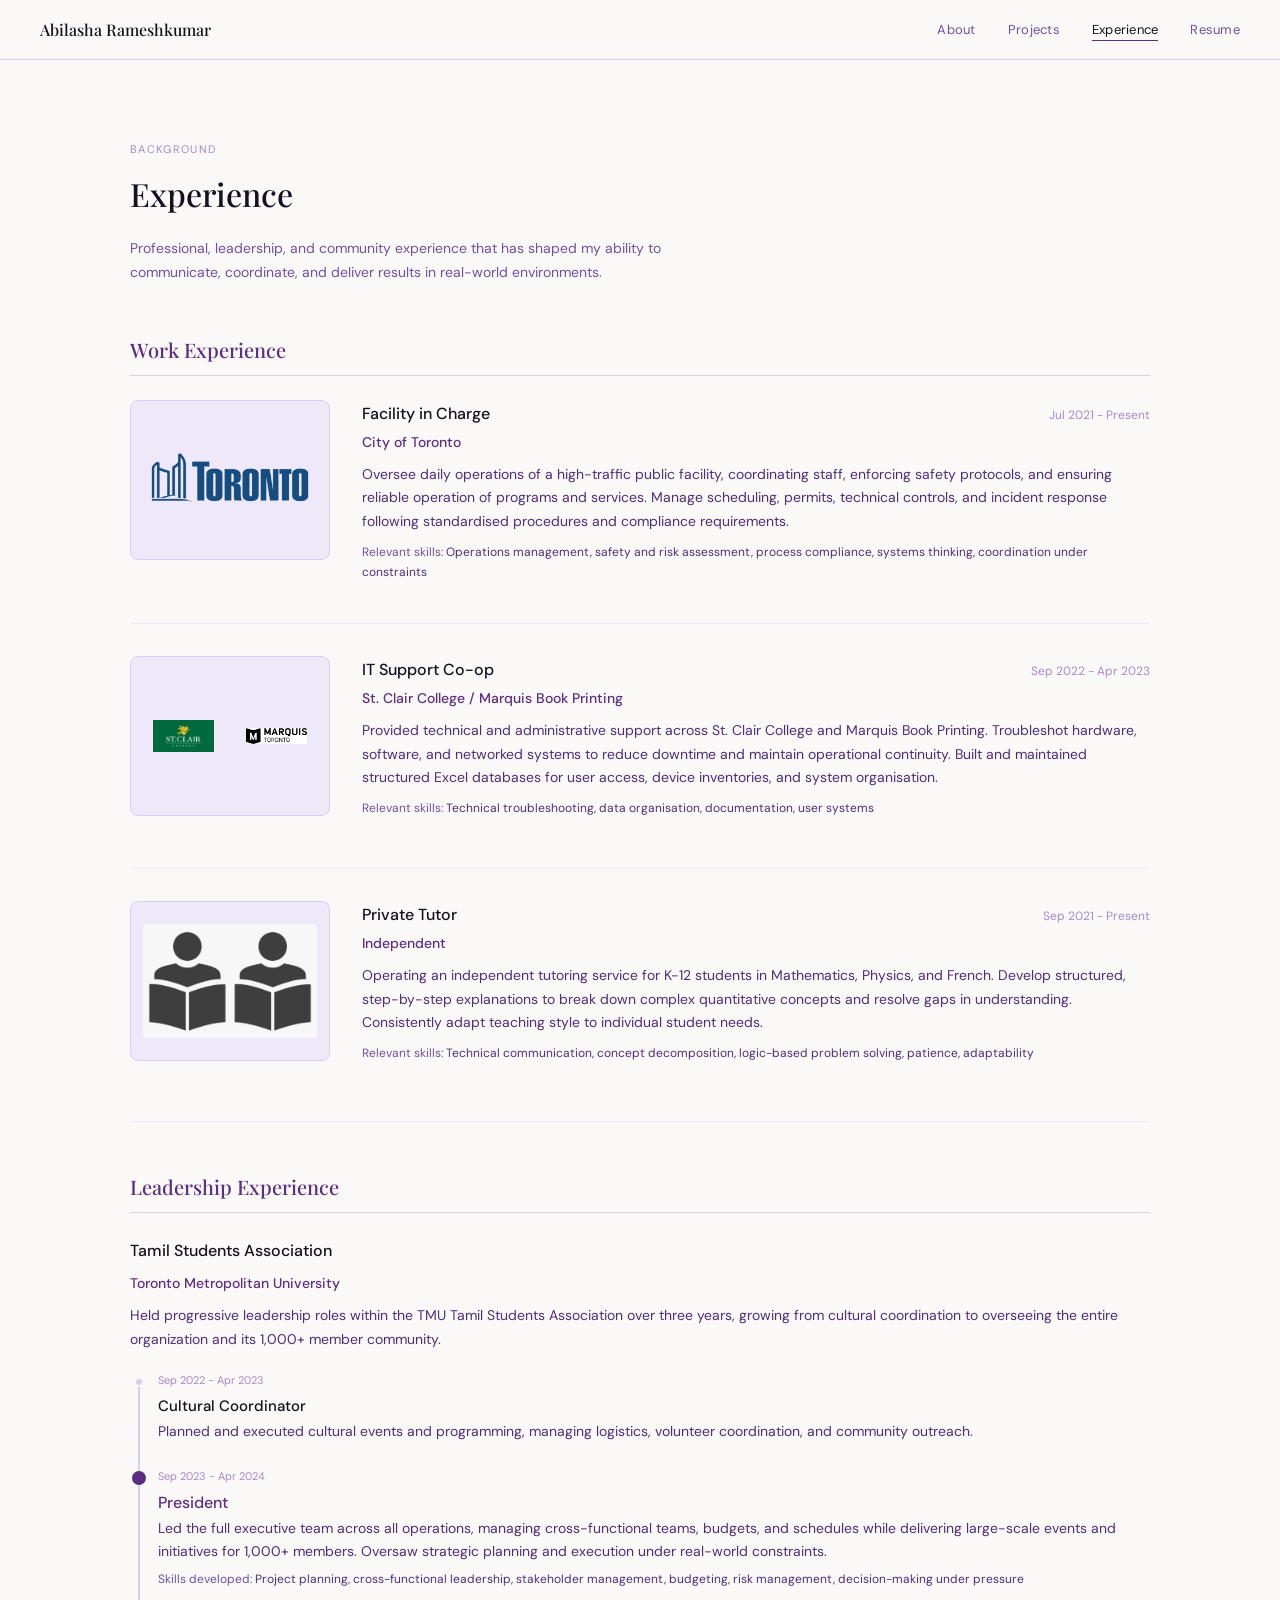
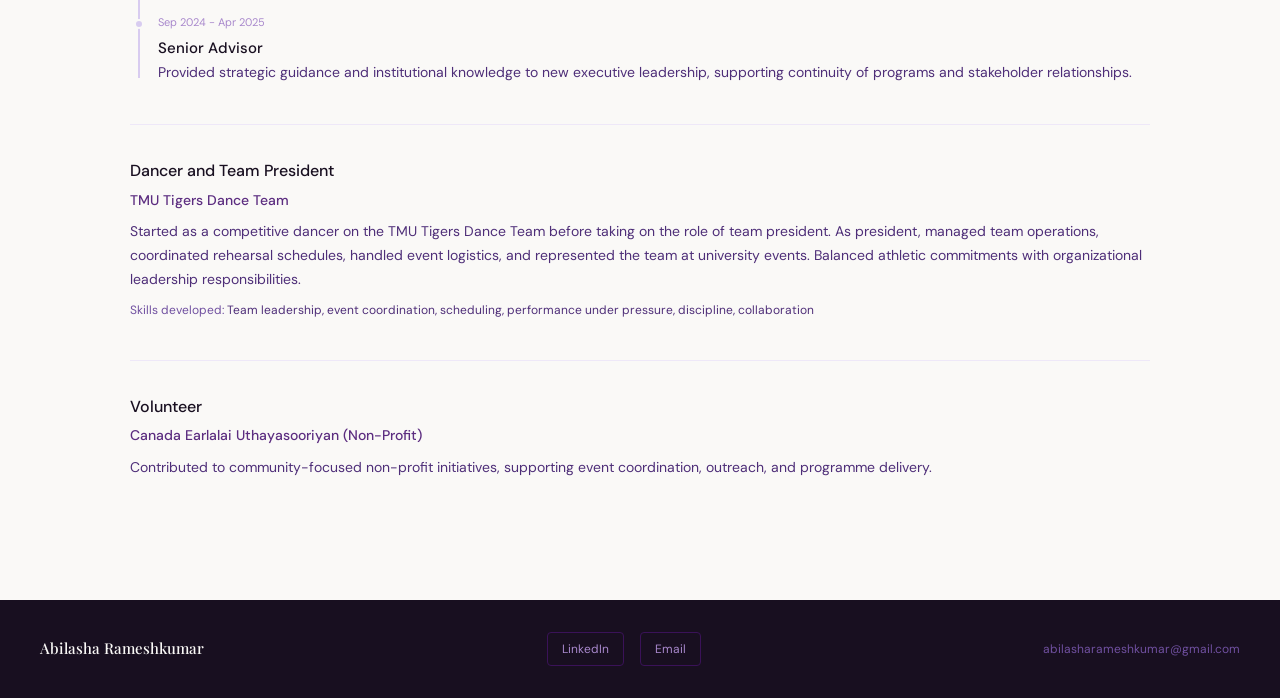
==== commit 12bb9d33: "Update experience.html" ====
--- a/experience.html
+++ b/experience.html
@@ -74,7 +74,7 @@
     <div>
       <div class="exp-img-box">
         <div style="display:flex;gap:8px;align-items:center;justify-content:center;width:100%;height:100%;padding:10px;">
-          <img src="clair.png" alt="St. Clair College" style="width:48%;height:auto;object-fit:contain;max-height:60px;">
+          <img src="clair.jpg" alt="St. Clair College" style="width:48%;height:auto;object-fit:contain;max-height:60px;">
           <img src="marq.png" alt="Marquis Book Printing" style="width:48%;height:auto;object-fit:contain;max-height:60px;">
         </div>
       </div>
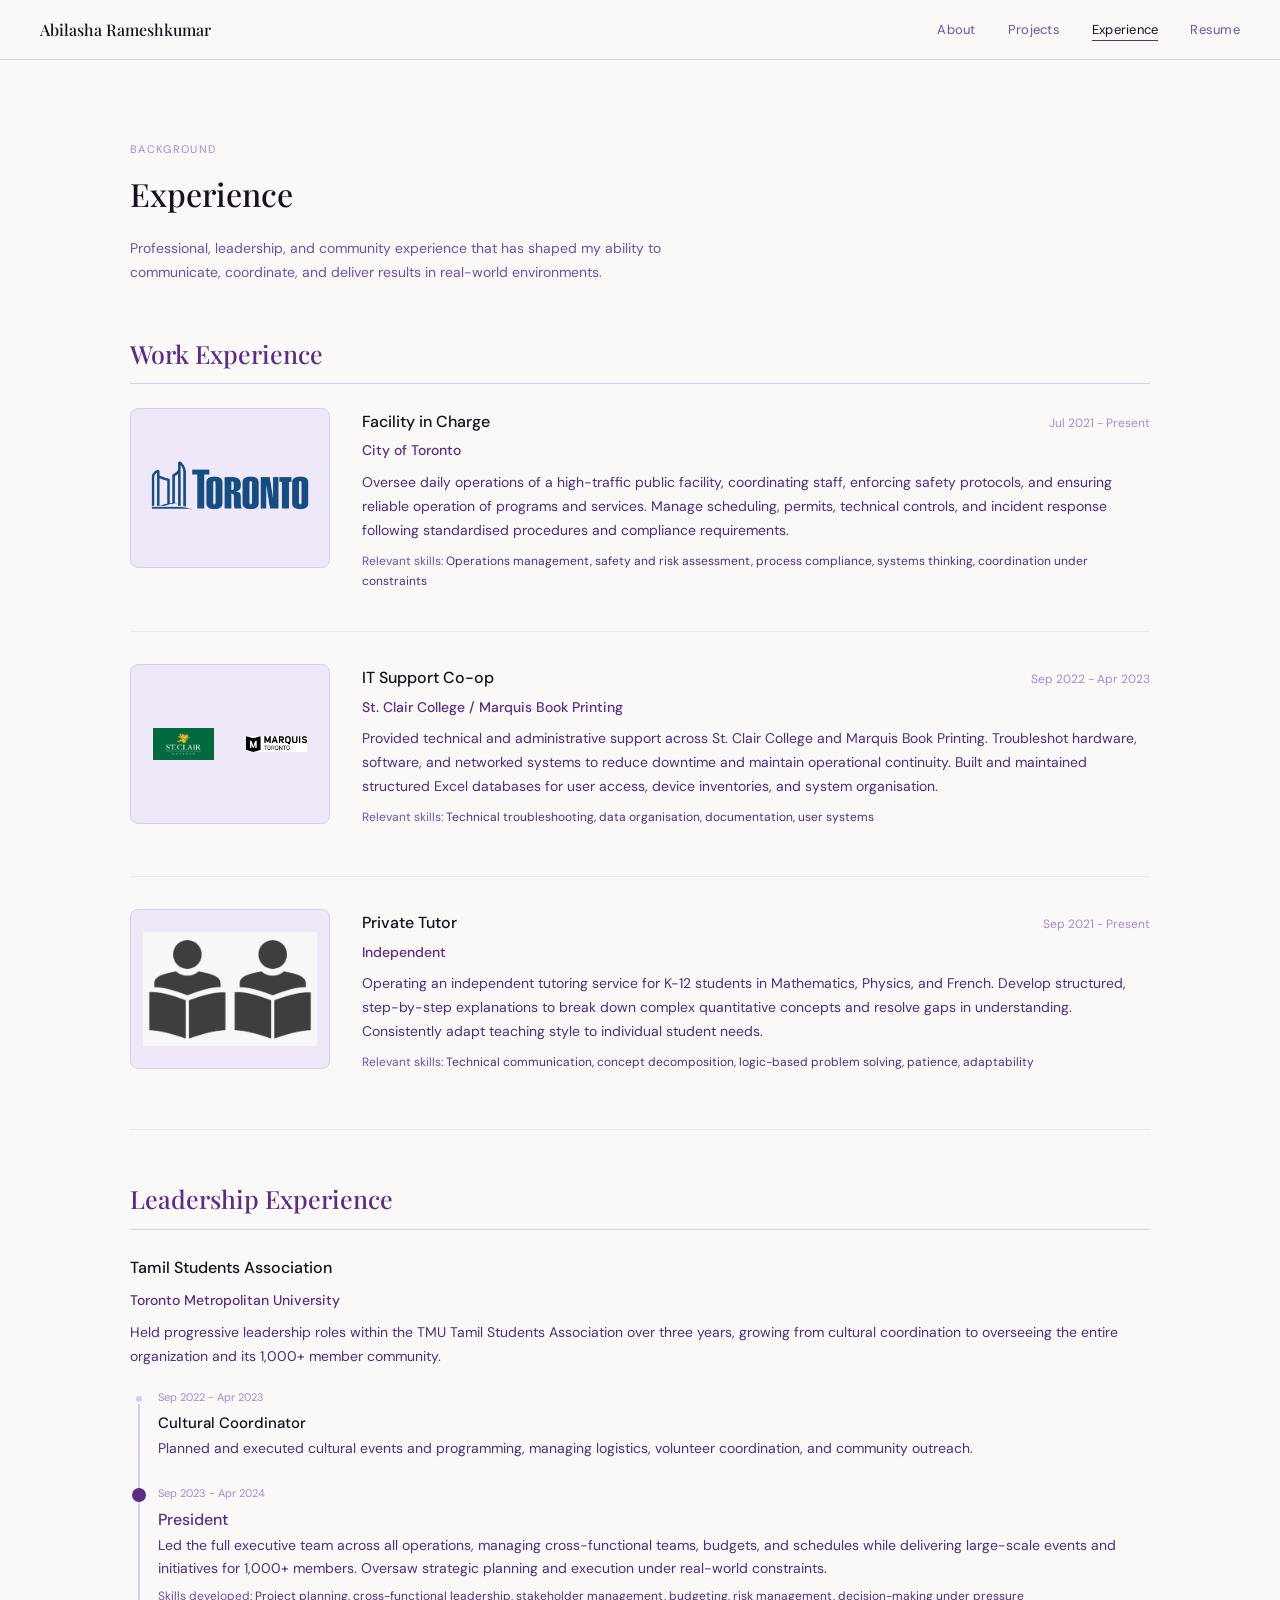
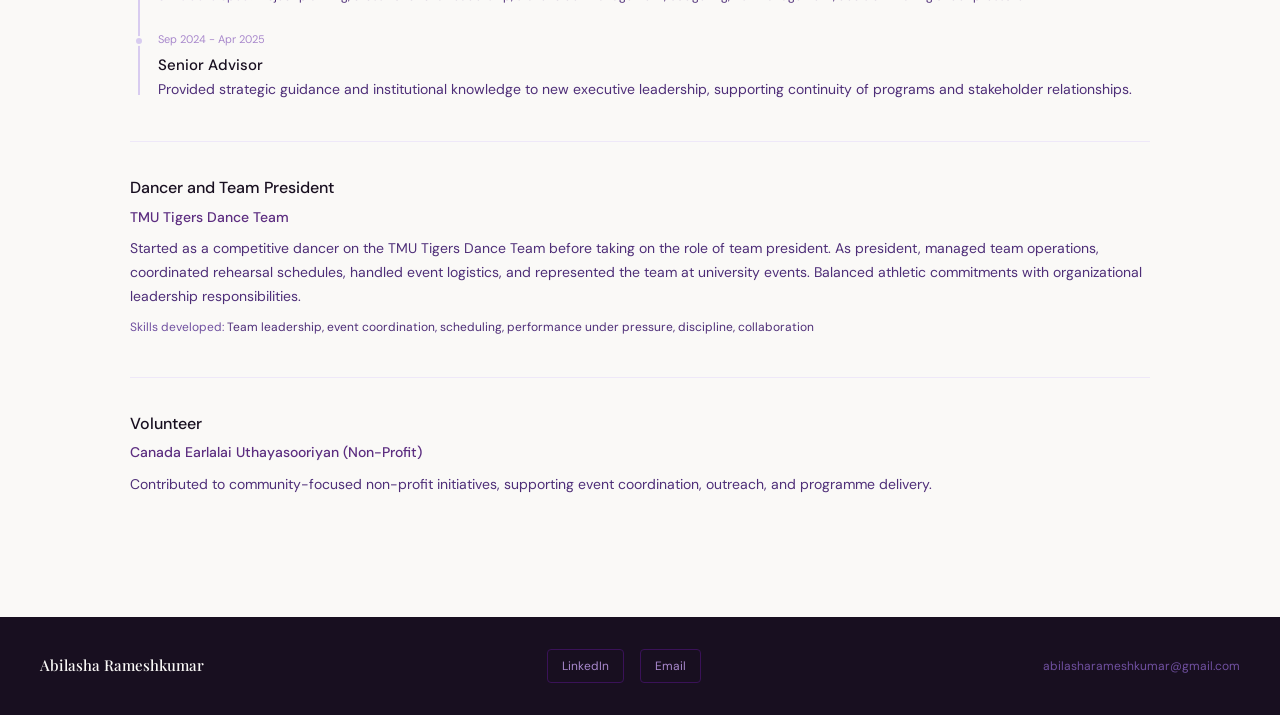
==== commit af61f588: "Update experience.html" ====
--- a/experience.html
+++ b/experience.html
@@ -6,7 +6,7 @@
 <title>Experience - Abilasha Rameshkumar</title>
 <link rel="stylesheet" href="style.css">
 <style>
-  .exp-section-title { font-family:var(--serif); font-size:20px; color:var(--accent); font-weight:500; margin-bottom:1.5rem; padding-bottom:8px; border-bottom:1px solid var(--cream-dark); }
+  .exp-section-title { font-family:var(--serif); font-size:25px; color:var(--accent); font-weight:500; margin-bottom:1.5rem; padding-bottom:8px; border-bottom:1px solid var(--cream-dark); }
   .exp-block { margin-bottom:2.5rem; }
   .exp-header { display:flex; justify-content:space-between; align-items:baseline; margin-bottom:4px; flex-wrap:wrap; gap:8px; }
   .exp-role { font-size:16px; font-weight:500; color:var(--brown-deep); }
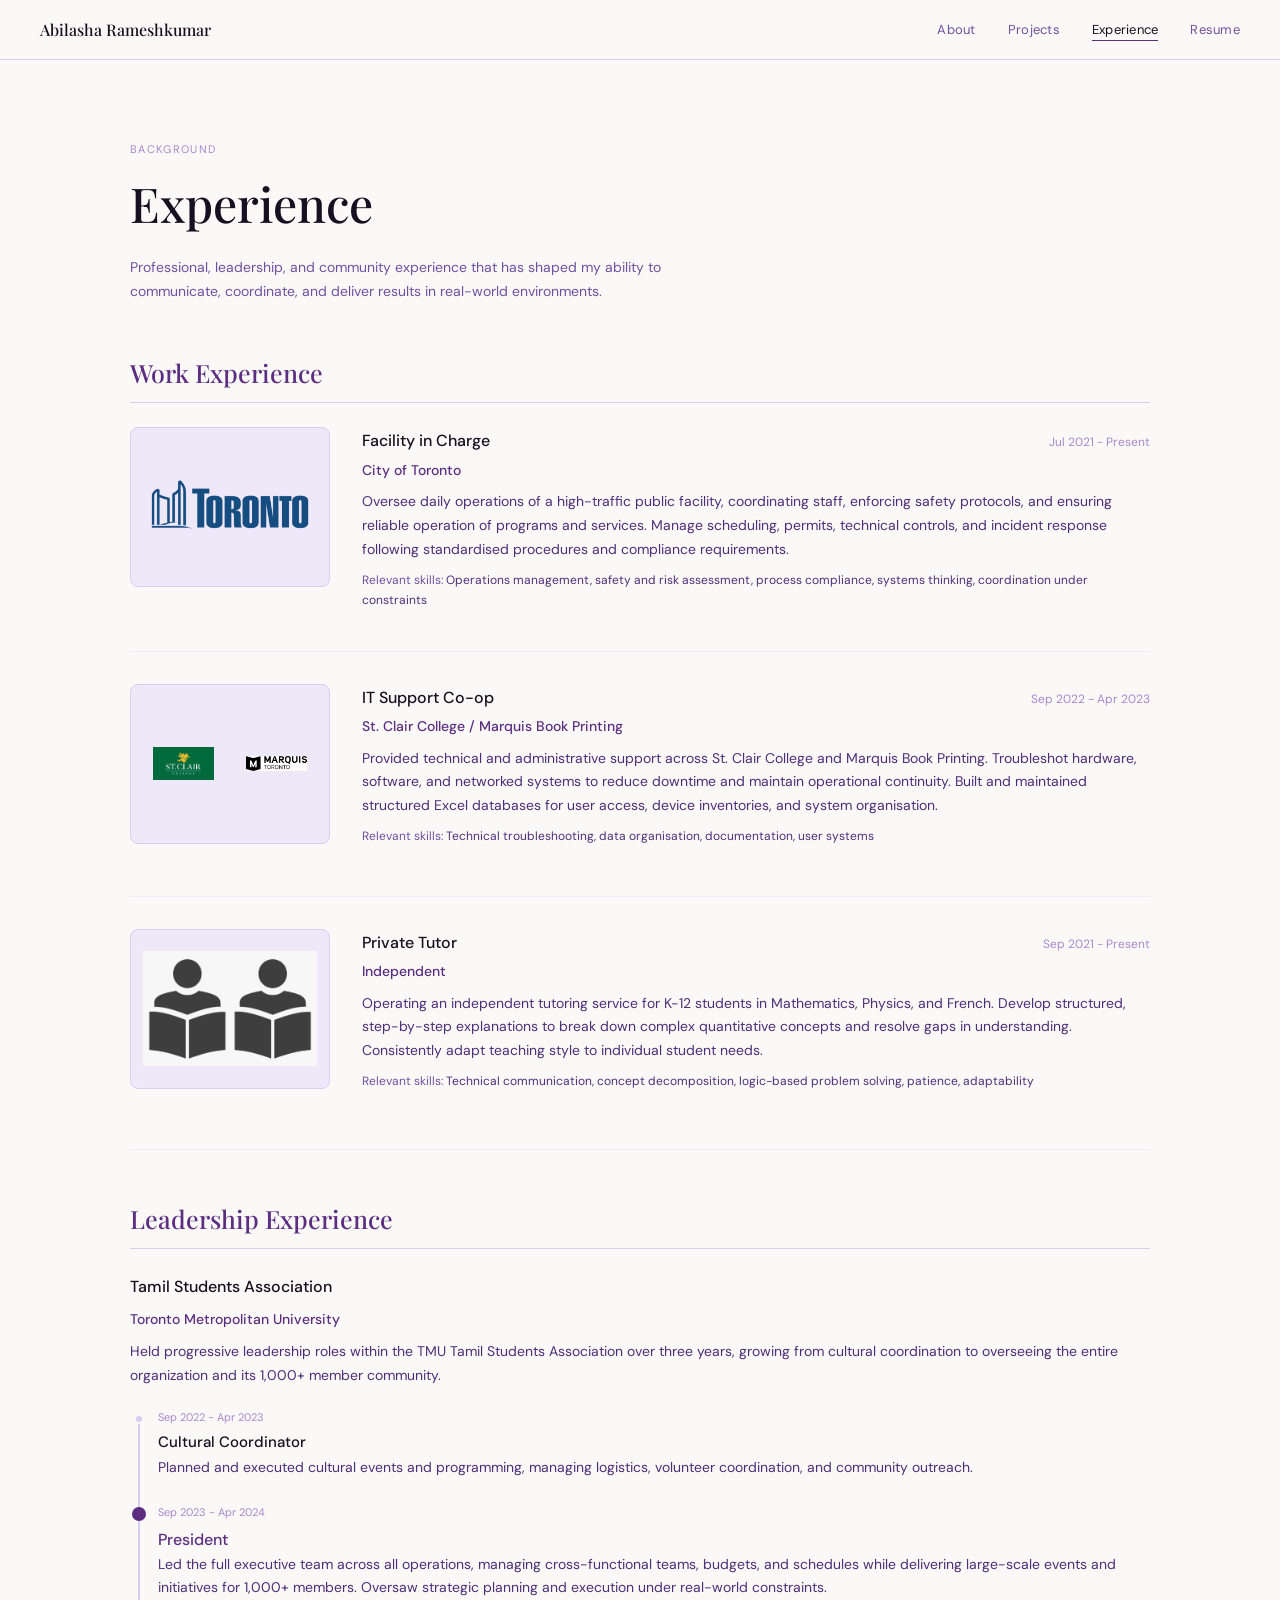
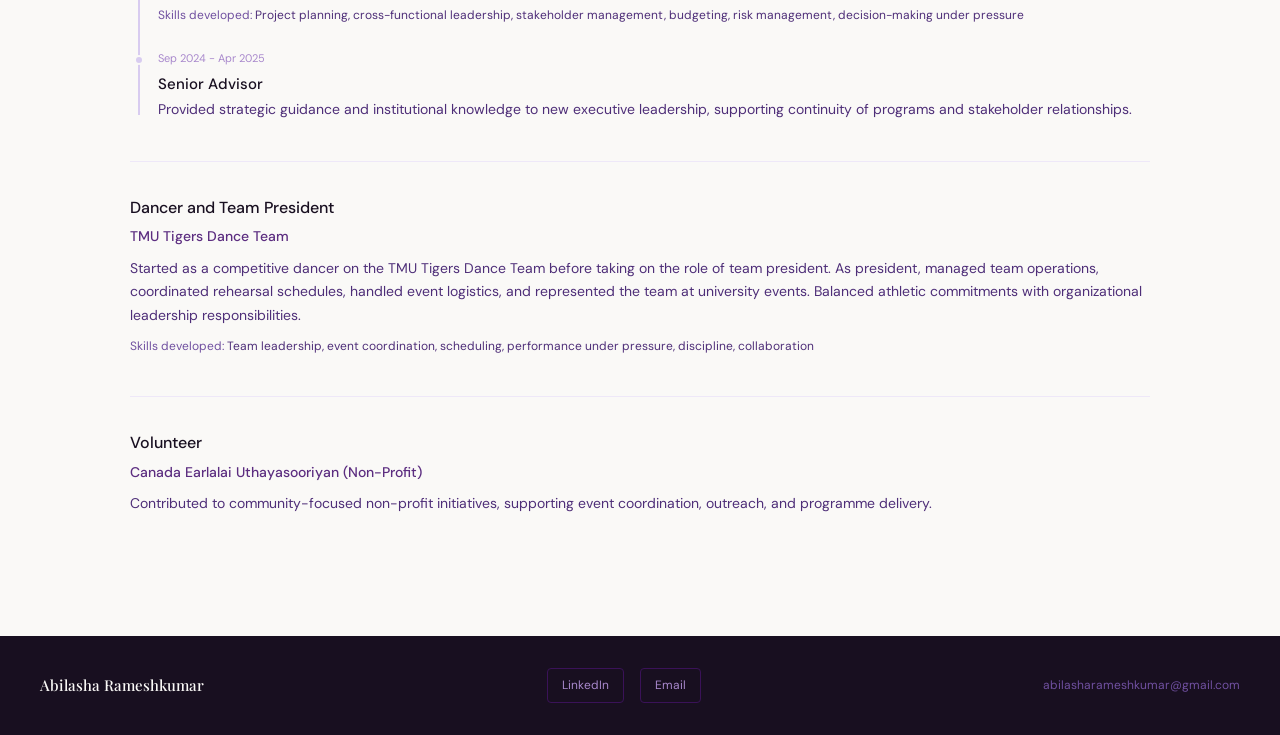
==== commit d26ceacf: "Update experience.html" ====
--- a/experience.html
+++ b/experience.html
@@ -45,7 +45,7 @@
 
 <div class="page">
   <div class="section-eyebrow">Background</div>
-  <h1 class="section-title">Experience</h1>
+  <h1 class="section-title" style="font-size:48px;">Experience</h1>
   <p style="font-size:14px;color:var(--brown-light);max-width:560px;margin-bottom:3rem;line-height:1.7;">Professional, leadership, and community experience that has shaped my ability to communicate, coordinate, and deliver results in real-world environments.</p>
 
   <!-- WORK EXPERIENCE -->
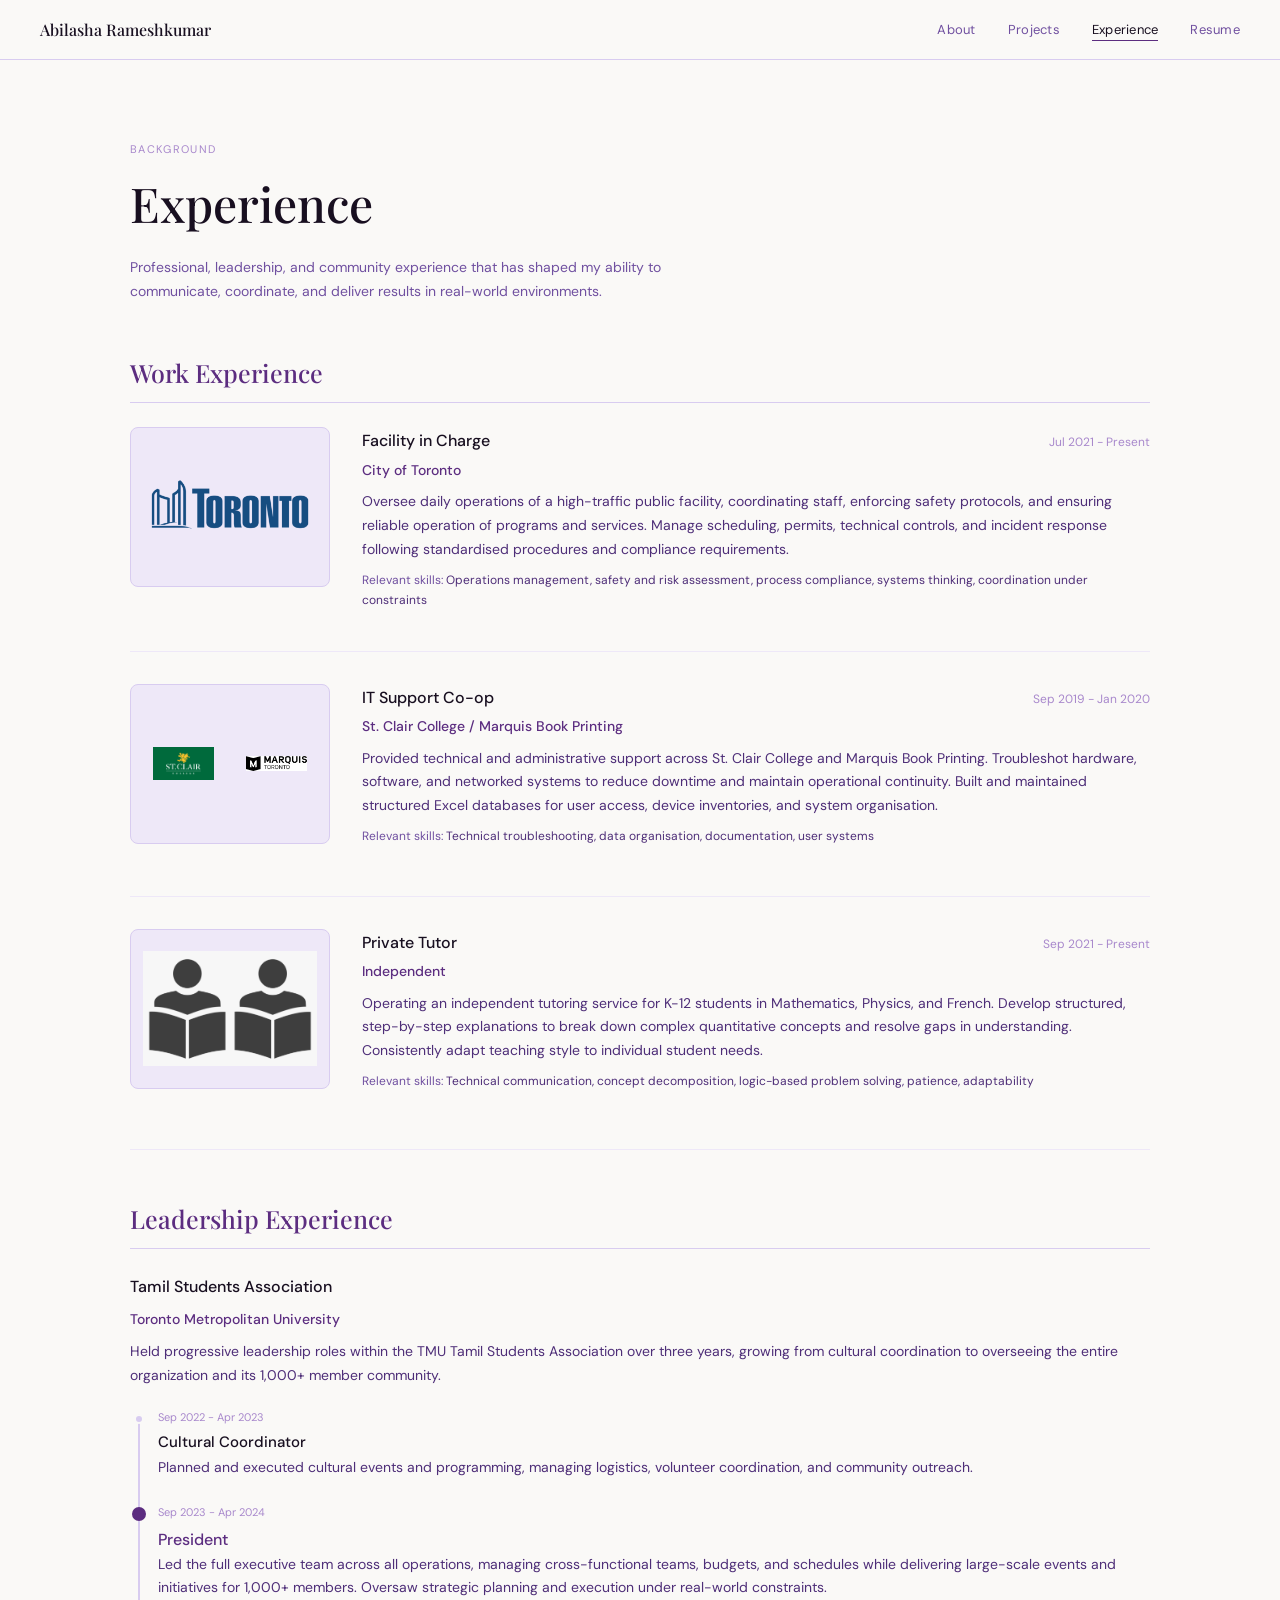
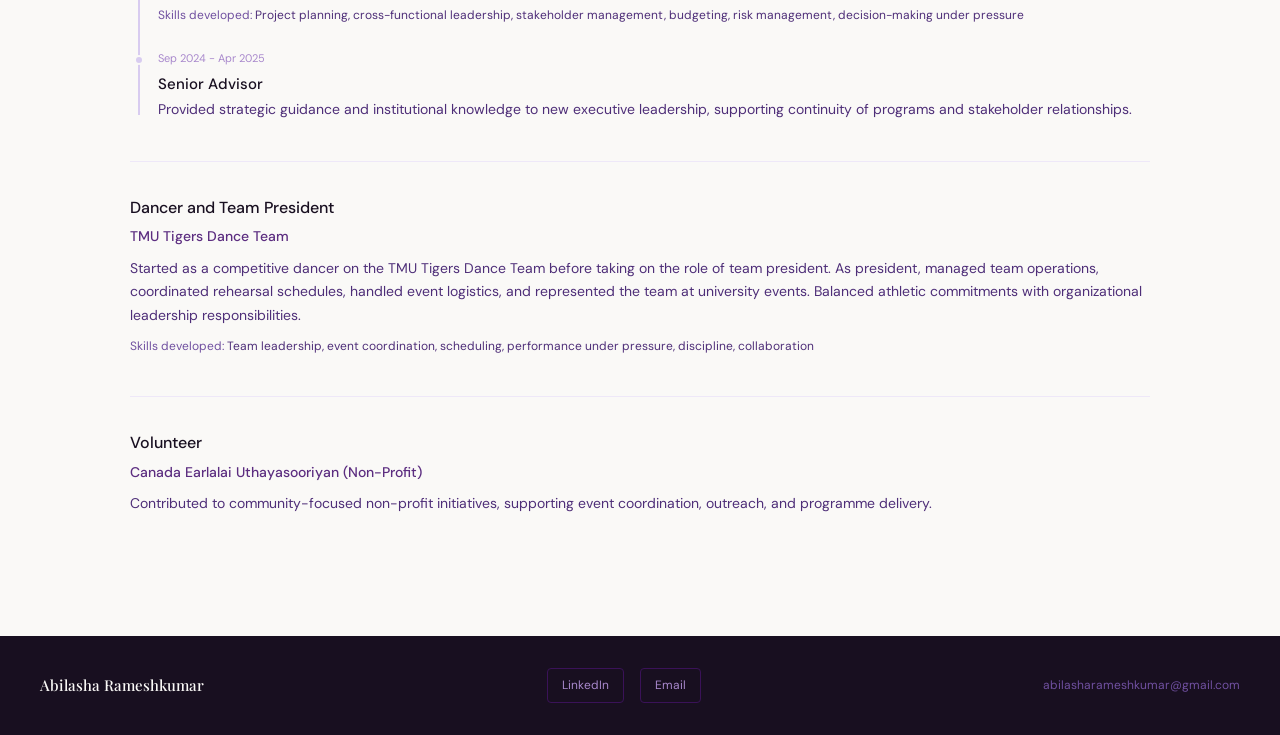
==== commit 5d986470: "Update experience.html" ====
--- a/experience.html
+++ b/experience.html
@@ -82,7 +82,7 @@
     <div>
       <div class="exp-header">
         <span class="exp-role">IT Support Co-op</span>
-        <span class="exp-date">Sep 2022 - Apr 2023</span>
+        <span class="exp-date">Sep 2019 - Jan 2020</span>
       </div>
       <div class="exp-org">St. Clair College / Marquis Book Printing</div>
       <p class="exp-desc">Provided technical and administrative support across St. Clair College and Marquis Book Printing. Troubleshot hardware, software, and networked systems to reduce downtime and maintain operational continuity. Built and maintained structured Excel databases for user access, device inventories, and system organisation.</p>
